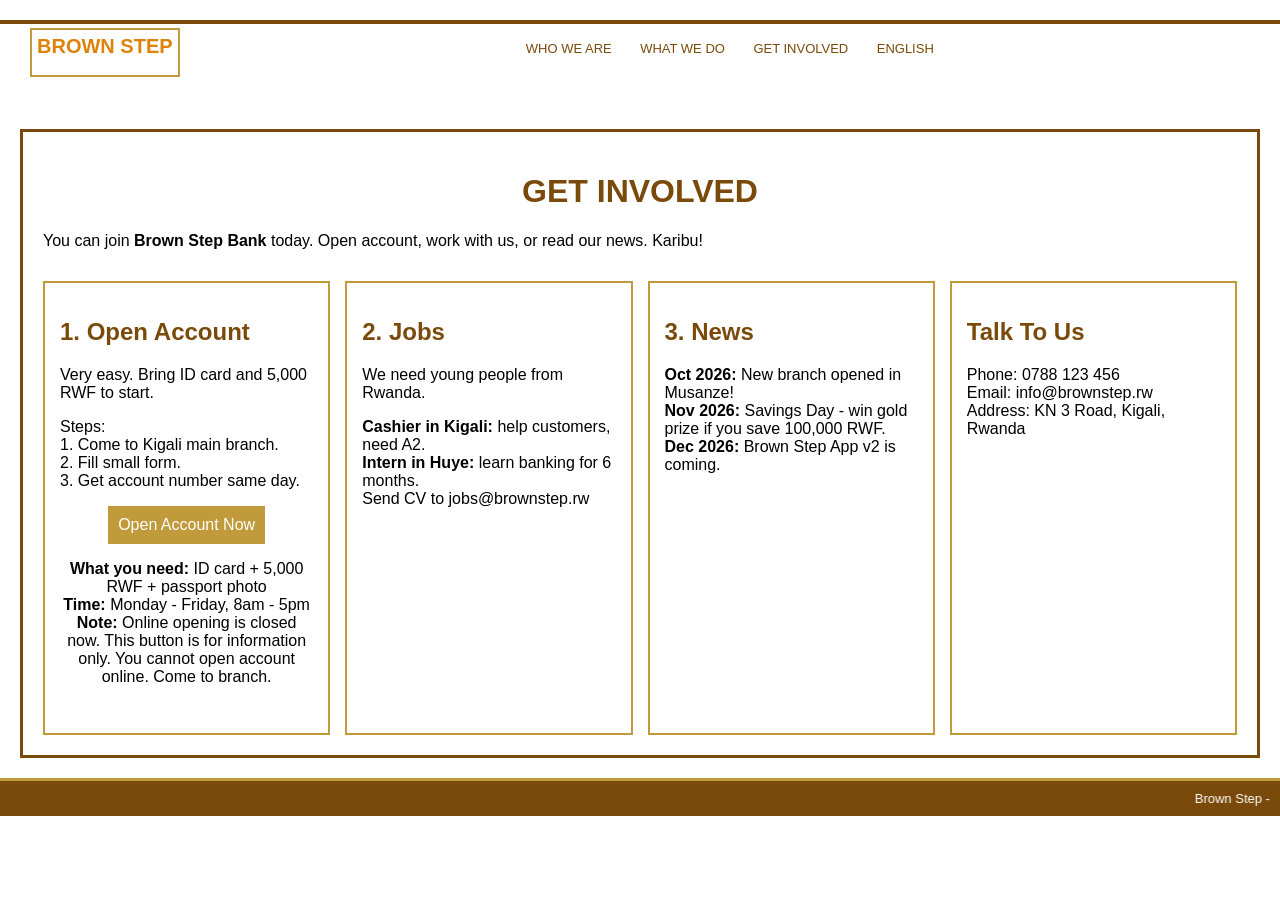
==== get-involved.html @ ad69cc10 "Initial commit" ====
<html>
<head>
<title>Brown Step - Get Involved</title>
<link rel="stylesheet" href="style.css">
</head>
<body>

<div class="top">
  <a href="index.html">
  <div class="logo">
    <b>BROWN STEP</b><br>
    <span class="small">National Bank of Rwanda</span>
    </div>
    </a>
  </div>

  <ul class="menu">
    <li><a href="who-we-are.html">WHO WE ARE</a>
      <ul class="drop">
        <li><a href="who-we-are.html">About Us</a></li>
        <li><a href="who-we-are.html#saving">Saving Rates</a></li>
        <li><a href="who-we-are.html#bonds">Bonds</a></li>
        <li><a href="who-we-are.html#help">How We Help</a></li>
      </ul>
    </li>
    <li><a href="what-we-do.html">WHAT WE DO</a>
      <ul class="drop">
        <li><a href="what-we-do.html#save">Save Money</a></li>
        <li><a href="what-we-do.html#loans">Give Loans</a></li>
        <li><a href="what-we-do.html#mobile">Mobile Banking</a></li>
      </ul>
    </li>
    <li><a href="get-involved.html">GET INVOLVED</a>
      <ul class="drop">
        <li><a href="get-involved.html#open">Open Account</a></li>
        <li><a href="get-involved.html#jobs">Jobs</a></li>
        <li><a href="get-involved.html#news">News</a></li>
      </ul>
    </li>
    <li><a href="#">ENGLISH</a>
      <ul class="drop">
        <li><a href="#">English</a></li>
        <li><a href="#">Kinyarwanda</a></li>
        <li><a href="#">French</a></li>
      </ul>
    </li>
  </ul>
  <br><br>
</div>

<div class="page">
  <h1>GET INVOLVED</h1>
  <p>You can join <b>Brown Step Bank</b> today. Open account, work with us, or read our news. Karibu!</p>
<div class="boxes">
  <div class="box">
    <h2 id="open">1. Open Account</h2>
    <p>Very easy. Bring ID card and 5,000 RWF to start.</p>
    <p>Steps:<br>
    1. Come to Kigali main branch.<br>
    2. Fill small form.<br>
    3. Get account number same day.</p>
    <p><center>
    <div class="acc">
      <a href="#open" class="button">Open Account Now</a>
      <div class="accinfo">
        <p><b>What you need:</b> ID card + 5,000 RWF + passport photo<br>
        <b>Time:</b> Monday - Friday, 8am - 5pm<br>
        <b>Note:</b> Online opening is closed now. This button is for information only. You cannot open account online. Come to branch.</p>
      </div>
    </div>
    </center></p>
  </div>

  <div class="box">
    <h2 id="jobs">2. Jobs</h2>
    <p>We need young people from Rwanda.</p>
    <p><b>Cashier in Kigali:</b> help customers, need A2.<br>
    <b>Intern in Huye:</b> learn banking for 6 months.<br>
    Send CV to jobs@brownstep.rw</p>
  </div>

  <div class="box">
    <h2 id="news">3. News</h2>
    <p><b>Oct 2026:</b> New branch opened in Musanze!<br>
    <b>Nov 2026:</b> Savings Day - win gold prize if you save 100,000 RWF.<br>
    <b>Dec 2026:</b> Brown Step App v2 is coming.</p>
  </div>

  <div class="box goldbox">
    <h2>Talk To Us</h2>
    <p>Phone: 0788 123 456<br>
    Email: info@brownstep.rw<br>
    Address: KN 3 Road, Kigali, Rwanda</p>
  </div>
</div>

</div>

<div class="footer">
  <marquee direction="left">Brown Step - National Bank of Rwanda - Kigali - copyright @ 2026 - Save with us, grow with us!</marquee>
</div>

</body>
</html>
---- style.css ----
body {
  margin: 0;
  font-family: Arial;
  background-color: white;
}
.top {
  padding: 10px;
  border-bottom: 4px solid #7A4A0A;
}
.logo {
  float: left;
  font-size: 20px;
  margin-left: 20px;
  color: #de820a;
  border: 2px solid #C19A3B;
  padding: 5px;
  background-color: white;
  position: relative;
  top: 18px;
}

.small {
  font-size: 11px;
  color:white;
}
.menu {
  text-align: center;
  margin-top: 15px;
  list-style: none;
  padding: 0;
}
.menu li {
  display: inline-block;
  position: relative;
}
.menu li a {
  color: #7A4A0A;
  font-size: 13px;
  margin: 12px;
  text-decoration: none;
}
.menu li a:hover {
  color: white;
  background-color: #7A4A0A;
}

.drop {
  display: none;
  position: absolute;
  background-color: white;
  border: 1px solid #7A4A0A;
  list-style: none;
  padding: 0;
  width: 140px;
}

.drop li {
  display: block;
  border-bottom: 1px solid #C19A3B;
}

.drop li a {
  display: block;
  color: #7A4A0A;
  padding: 8px;
  margin: 0;
}

.menu li:hover .drop {
  display: block;
}
.main {
  background-color: black;
  padding: 0;
  height: 600px;
  position: relative;
}

.bgvideo {
  position: fixed;
  top: 0;
  left: 0;
  width: 100%;
  height: 100%;
  object-fit: cover;

}

.home {
  background-color: black;
}

.home .top {
  background-color: transparent;
  border-bottom: none;
  position: relative;
}

.home .logo {
  background-color: transparent;
  border: 2px solid #C19A3B;
  color: white;
}

.home .menu li a {
  color: white;
}

.home .drop {
  background-color: #7A4A0A;
}

.home .drop li a {
  color: white;
}

.home .main {
  background-color: transparent;
  position: relative;
}

.acc {
  display: inline-block;
  position: relative;
}

.left {
  float:right;
  width: 60%;
  color:white;
  padding: 15px;
  margin-top: 40px;
  margin-left: 30px;
  position: relative;
}

.left h1 {
  font-size: 60px;
  margin-bottom: 10px;
  color: #ebac0b;
}

.left p {
  font-size: 16px;
  color: white;
}

.button {
  background-color:#C19A3B ;
  color: white;
  padding: 10px;
  text-decoration: none;
  transition-duration: 0s;
  border: none;
  text-align: center;
  display: inline-block;
  font-size: 16px;
  cursor: pointer;
}
.button:hover {
  background-color: black;
  color: white;
}

.footer {
  background-color: #7A4A0A;
  color: white;
  text-align: center;
  padding: 10px;
  font-size: 13px;
  border-top: 3px solid #C19A3B;
}

.page {
  background-color: white;
  padding: 20px;
  margin: 20px;
  border: 3px solid #7A4A0A;
}

.page h1 {
  color: #7A4A0A;
  text-align: center;
}

.box {
  background-color: white;
  border: 2px solid #C19A3B;
  padding: 15px;
  margin-top: 15px;
}

.boxes {
  display: flex;
  gap: 15px;
  flex-wrap: wrap;
}

.boxes .box {
  flex: 1;
  min-width: 200px;
}

.boxes .box:hover {
  background-color: #7A4A0A;
  border-color: #7A4A0A;
  transform: translateY(-5px);
}

.boxes .box:hover h2 {
  color: #FFD966;
}

.boxes .box:hover p {
  color: white;
}

@media (max-width: 700px) {
  .boxes {
    flex-direction: column;
  }
}

.box h2 {
  color: #7A4A0A;
}

.goldbox p {
  color: black;
}
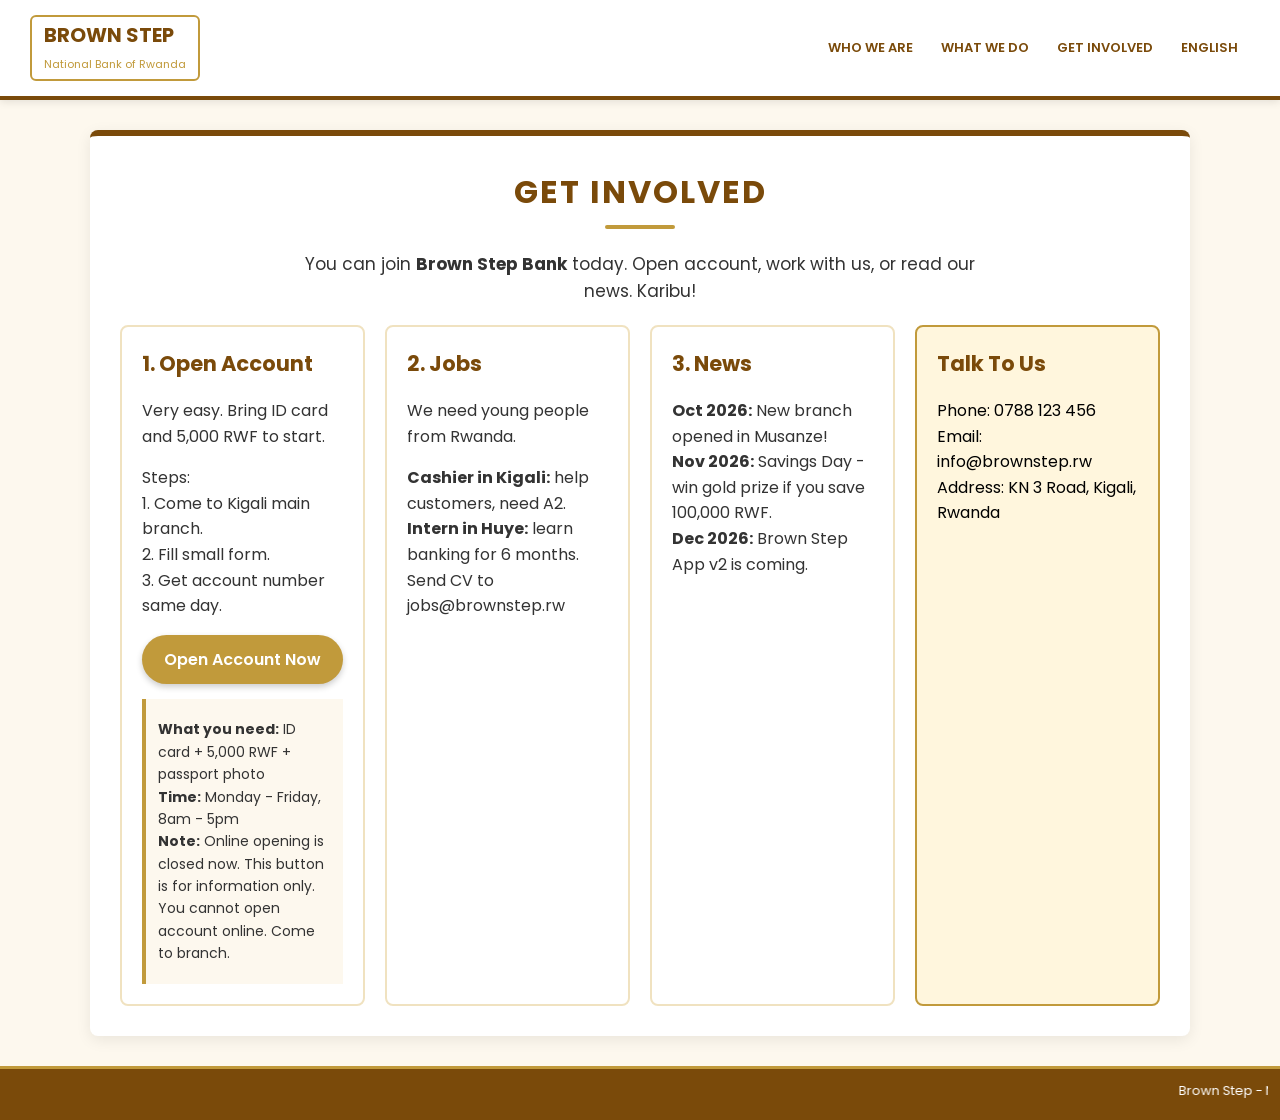
==== commit 3fbde842: "Improve site UI: fix header markup, mobile layout, nicer cards and hero - fix header div closing ear" ====
--- a/get-involved.html
+++ b/get-involved.html
@@ -1,5 +1,8 @@
-<html>
+<!DOCTYPE html>
+<html lang="en">
 <head>
+<meta charset="UTF-8">
+<meta name="viewport" content="width=device-width, initial-scale=1.0">
 <title>Brown Step - Get Involved</title>
 <link rel="stylesheet" href="style.css">
 </head>
@@ -7,12 +10,11 @@
 
 <div class="top">
   <a href="index.html">
-  <div class="logo">
-    <b>BROWN STEP</b><br>
-    <span class="small">National Bank of Rwanda</span>
+    <div class="logo">
+      <b>BROWN STEP</b><br>
+      <span class="small">National Bank of Rwanda</span>
     </div>
-    </a>
-  </div>
+  </a>
 
   <ul class="menu">
     <li><a href="who-we-are.html">WHO WE ARE</a>
@@ -45,12 +47,11 @@
       </ul>
     </li>
   </ul>
-  <br><br>
 </div>
 
 <div class="page">
   <h1>GET INVOLVED</h1>
-  <p>You can join <b>Brown Step Bank</b> today. Open account, work with us, or read our news. Karibu!</p>
+  <p class="intro">You can join <b>Brown Step Bank</b> today. Open account, work with us, or read our news. Karibu!</p>
 <div class="boxes">
   <div class="box">
     <h2 id="open">1. Open Account</h2>
@@ -59,16 +60,14 @@
     1. Come to Kigali main branch.<br>
     2. Fill small form.<br>
     3. Get account number same day.</p>
-    <p><center>
-    <div class="acc">
+    <div class="center">
       <a href="#open" class="button">Open Account Now</a>
-      <div class="accinfo">
-        <p><b>What you need:</b> ID card + 5,000 RWF + passport photo<br>
+    </div>
+    <div class="accinfo">
+      <p><b>What you need:</b> ID card + 5,000 RWF + passport photo<br>
         <b>Time:</b> Monday - Friday, 8am - 5pm<br>
         <b>Note:</b> Online opening is closed now. This button is for information only. You cannot open account online. Come to branch.</p>
-      </div>
     </div>
-    </center></p>
   </div>
 
   <div class="box">
@@ -87,7 +86,7 @@
   </div>
 
   <div class="box goldbox">
-    <h2>Talk To Us</h2>
+    <h2 id="contact">Talk To Us</h2>
     <p>Phone: 0788 123 456<br>
     Email: info@brownstep.rw<br>
     Address: KN 3 Road, Kigali, Rwanda</p>
--- a/style.css
+++ b/style.css
@@ -1,79 +1,127 @@
+/* =========================
+   BROWN STEP BANK - style.css
+   my colors:
+   brown = #7A4A0A
+   gold  = #C19A3B
+   light gold = #ebac0b
+   cream = #fdf8ee
+   ========================= */
+
+@import url('https://fonts.googleapis.com/css2?family=Poppins:wght@400;600;700&display=swap');
+
+* {
+  box-sizing: border-box;
+}
+
 body {
   margin: 0;
-  font-family: Arial;
+  font-family: 'Poppins', Arial, sans-serif;
+  background-color: #fdf8ee;
+  color: #333;
+  line-height: 1.6;
+}
+
+/* ---------- HEADER ---------- */
+
+.top {
+  display: flex;
+  align-items: center;
+  justify-content: space-between;
+  flex-wrap: wrap;
+  padding: 15px 30px;
   background-color: white;
-}
-.top {
-  padding: 10px;
   border-bottom: 4px solid #7A4A0A;
-}
+  box-shadow: 0 2px 8px rgba(0, 0, 0, 0.1);
+}
+
+.top a {
+  text-decoration: none;
+}
+
 .logo {
-  float: left;
   font-size: 20px;
-  margin-left: 20px;
-  color: #de820a;
+  color: #7A4A0A;
   border: 2px solid #C19A3B;
-  padding: 5px;
-  background-color: white;
-  position: relative;
-  top: 18px;
+  border-radius: 6px;
+  padding: 5px 12px;
+  line-height: 1.3;
 }
 
 .small {
   font-size: 11px;
-  color:white;
-}
+  color: #C19A3B;
+}
+
 .menu {
-  text-align: center;
-  margin-top: 15px;
   list-style: none;
   padding: 0;
-}
+  margin: 0;
+  text-align: center;
+}
+
 .menu li {
   display: inline-block;
   position: relative;
 }
+
 .menu li a {
+  display: inline-block;
   color: #7A4A0A;
   font-size: 13px;
-  margin: 12px;
+  font-weight: 600;
+  padding: 8px 12px;
+  border-radius: 4px;
   text-decoration: none;
-}
+  transition: 0.2s;
+}
+
 .menu li a:hover {
   color: white;
   background-color: #7A4A0A;
 }
 
+/* dropdown menus */
 .drop {
   display: none;
   position: absolute;
+  left: 0;
+  top: 100%;
+  z-index: 10;
   background-color: white;
-  border: 1px solid #7A4A0A;
+  border: 1px solid #C19A3B;
+  border-radius: 4px;
+  box-shadow: 0 4px 10px rgba(0, 0, 0, 0.15);
   list-style: none;
   padding: 0;
-  width: 140px;
+  margin: 0;
+  width: 160px;
+  text-align: left;
 }
 
 .drop li {
   display: block;
-  border-bottom: 1px solid #C19A3B;
+  border-bottom: 1px solid #f0e2c0;
+}
+
+.drop li:last-child {
+  border-bottom: none;
 }
 
 .drop li a {
   display: block;
-  color: #7A4A0A;
-  padding: 8px;
-  margin: 0;
+  padding: 8px 12px;
+  border-radius: 0;
+  font-weight: 400;
 }
 
 .menu li:hover .drop {
   display: block;
 }
-.main {
+
+/* ---------- HOME PAGE ---------- */
+
+.home {
   background-color: black;
-  padding: 0;
-  height: 600px;
-  position: relative;
 }
 
 .bgvideo {
@@ -83,148 +131,259 @@
   width: 100%;
   height: 100%;
   object-fit: cover;
-
-}
-
-.home {
-  background-color: black;
+  z-index: -2;
+}
+
+/* dark layer so the text is easier to read on the video */
+.overlay {
+  position: fixed;
+  top: 0;
+  left: 0;
+  width: 100%;
+  height: 100%;
+  background: linear-gradient(to right, rgba(0, 0, 0, 0.2), rgba(0, 0, 0, 0.75));
+  z-index: -1;
 }
 
 .home .top {
   background-color: transparent;
-  border-bottom: none;
-  position: relative;
+  border-bottom: 1px solid rgba(193, 154, 59, 0.5);
+  box-shadow: none;
 }
 
 .home .logo {
-  background-color: transparent;
-  border: 2px solid #C19A3B;
   color: white;
 }
 
 .home .menu li a {
   color: white;
+}
+
+.home .menu li a:hover {
+  background-color: #C19A3B;
 }
 
 .home .drop {
   background-color: #7A4A0A;
-}
-
-.home .drop li a {
-  color: white;
-}
-
-.home .main {
-  background-color: transparent;
-  position: relative;
-}
-
-.acc {
-  display: inline-block;
-  position: relative;
+  border-color: #C19A3B;
+}
+
+.home .drop li {
+  border-bottom: 1px solid #9a6420;
+}
+
+.main {
+  min-height: 80vh;
+  display: flex;
+  align-items: center;
+  justify-content: flex-end;
+  padding: 40px 30px;
 }
 
 .left {
-  float:right;
-  width: 60%;
-  color:white;
-  padding: 15px;
-  margin-top: 40px;
-  margin-left: 30px;
-  position: relative;
+  max-width: 600px;
+  color: white;
+  animation: fadeup 1s ease;
 }
 
 .left h1 {
   font-size: 60px;
-  margin-bottom: 10px;
+  line-height: 1.1;
+  margin: 0 0 15px 0;
   color: #ebac0b;
+  text-shadow: 2px 2px 6px rgba(0, 0, 0, 0.5);
 }
 
 .left p {
-  font-size: 16px;
-  color: white;
-}
+  font-size: 17px;
+  color: white;
+}
+
+/* the numbers on home page */
+.stats {
+  display: flex;
+  gap: 15px;
+  margin: 25px 0;
+  flex-wrap: wrap;
+}
+
+.stat {
+  border-left: 4px solid #C19A3B;
+  background-color: rgba(0, 0, 0, 0.4);
+  padding: 10px 18px;
+  border-radius: 4px;
+}
+
+.stat b {
+  display: block;
+  font-size: 26px;
+  color: #ebac0b;
+}
+
+.stat span {
+  font-size: 12px;
+  letter-spacing: 1px;
+}
+
+@keyframes fadeup {
+  from {
+    opacity: 0;
+    transform: translateY(30px);
+  }
+  to {
+    opacity: 1;
+    transform: translateY(0);
+  }
+}
+
+/* ---------- BUTTON ---------- */
 
 .button {
-  background-color:#C19A3B ;
-  color: white;
-  padding: 10px;
+  background-color: #C19A3B;
+  color: white;
+  padding: 12px 22px;
   text-decoration: none;
-  transition-duration: 0s;
   border: none;
+  border-radius: 30px;
   text-align: center;
   display: inline-block;
   font-size: 16px;
+  font-weight: 600;
   cursor: pointer;
-}
+  transition: 0.3s;
+  box-shadow: 0 3px 6px rgba(0, 0, 0, 0.2);
+}
+
 .button:hover {
-  background-color: black;
-  color: white;
-}
+  background-color: #7A4A0A;
+  color: white;
+  transform: scale(1.05);
+}
+
+.center {
+  text-align: center;
+}
+
+/* ---------- OTHER PAGES ---------- */
+
+.page {
+  max-width: 1100px;
+  background-color: white;
+  padding: 30px;
+  margin: 30px auto;
+  border-top: 6px solid #7A4A0A;
+  border-radius: 8px;
+  box-shadow: 0 4px 15px rgba(0, 0, 0, 0.08);
+}
+
+.page h1 {
+  color: #7A4A0A;
+  text-align: center;
+  margin-top: 0;
+  letter-spacing: 2px;
+}
+
+/* little gold line under the title */
+.page h1:after {
+  content: "";
+  display: block;
+  width: 70px;
+  height: 4px;
+  background-color: #C19A3B;
+  margin: 8px auto 0 auto;
+  border-radius: 2px;
+}
+
+.intro {
+  text-align: center;
+  max-width: 700px;
+  margin: 0 auto 20px auto;
+  font-size: 17px;
+}
+
+.boxes {
+  display: grid;
+  grid-template-columns: repeat(auto-fit, minmax(240px, 1fr));
+  gap: 20px;
+}
+
+.box {
+  background-color: white;
+  border: 2px solid #f0e2c0;
+  border-radius: 8px;
+  padding: 20px;
+  transition: 0.3s;
+}
+
+.box h2 {
+  color: #7A4A0A;
+  margin-top: 0;
+  font-size: 21px;
+  scroll-margin-top: 20px;
+}
+
+.boxes .box:hover {
+  border-color: #C19A3B;
+  transform: translateY(-5px);
+  box-shadow: 0 8px 18px rgba(122, 74, 10, 0.2);
+}
+
+/* the special gold box at the end */
+.goldbox {
+  background-color: #fff6dd;
+  border-color: #C19A3B;
+}
+
+.goldbox p {
+  color: black;
+}
+
+/* extra info under open account button */
+.accinfo {
+  margin-top: 15px;
+  background-color: #fdf8ee;
+  border-left: 4px solid #C19A3B;
+  padding: 5px 12px;
+  font-size: 14px;
+  text-align: left;
+}
+
+/* ---------- FOOTER ---------- */
 
 .footer {
   background-color: #7A4A0A;
   color: white;
   text-align: center;
-  padding: 10px;
+  padding: 12px;
   font-size: 13px;
   border-top: 3px solid #C19A3B;
 }
 
-.page {
-  background-color: white;
-  padding: 20px;
-  margin: 20px;
-  border: 3px solid #7A4A0A;
-}
-
-.page h1 {
-  color: #7A4A0A;
-  text-align: center;
-}
-
-.box {
-  background-color: white;
-  border: 2px solid #C19A3B;
-  padding: 15px;
-  margin-top: 15px;
-}
-
-.boxes {
-  display: flex;
-  gap: 15px;
-  flex-wrap: wrap;
-}
-
-.boxes .box {
-  flex: 1;
-  min-width: 200px;
-}
-
-.boxes .box:hover {
-  background-color: #7A4A0A;
-  border-color: #7A4A0A;
-  transform: translateY(-5px);
-}
-
-.boxes .box:hover h2 {
-  color: #FFD966;
-}
-
-.boxes .box:hover p {
-  color: white;
-}
+/* ---------- PHONE ---------- */
 
 @media (max-width: 700px) {
-  .boxes {
+  .top {
     flex-direction: column;
-  }
-}
-
-.box h2 {
-  color: #7A4A0A;
-}
-
-.goldbox p {
-  color: black;
-}
+    gap: 10px;
+    padding: 15px;
+  }
+
+  .menu li a {
+    padding: 6px 8px;
+    font-size: 12px;
+  }
+
+  .main {
+    justify-content: center;
+    padding: 30px 16px;
+  }
+
+  .left h1 {
+    font-size: 40px;
+  }
+
+  .page {
+    margin: 15px;
+    padding: 20px;
+  }
+}
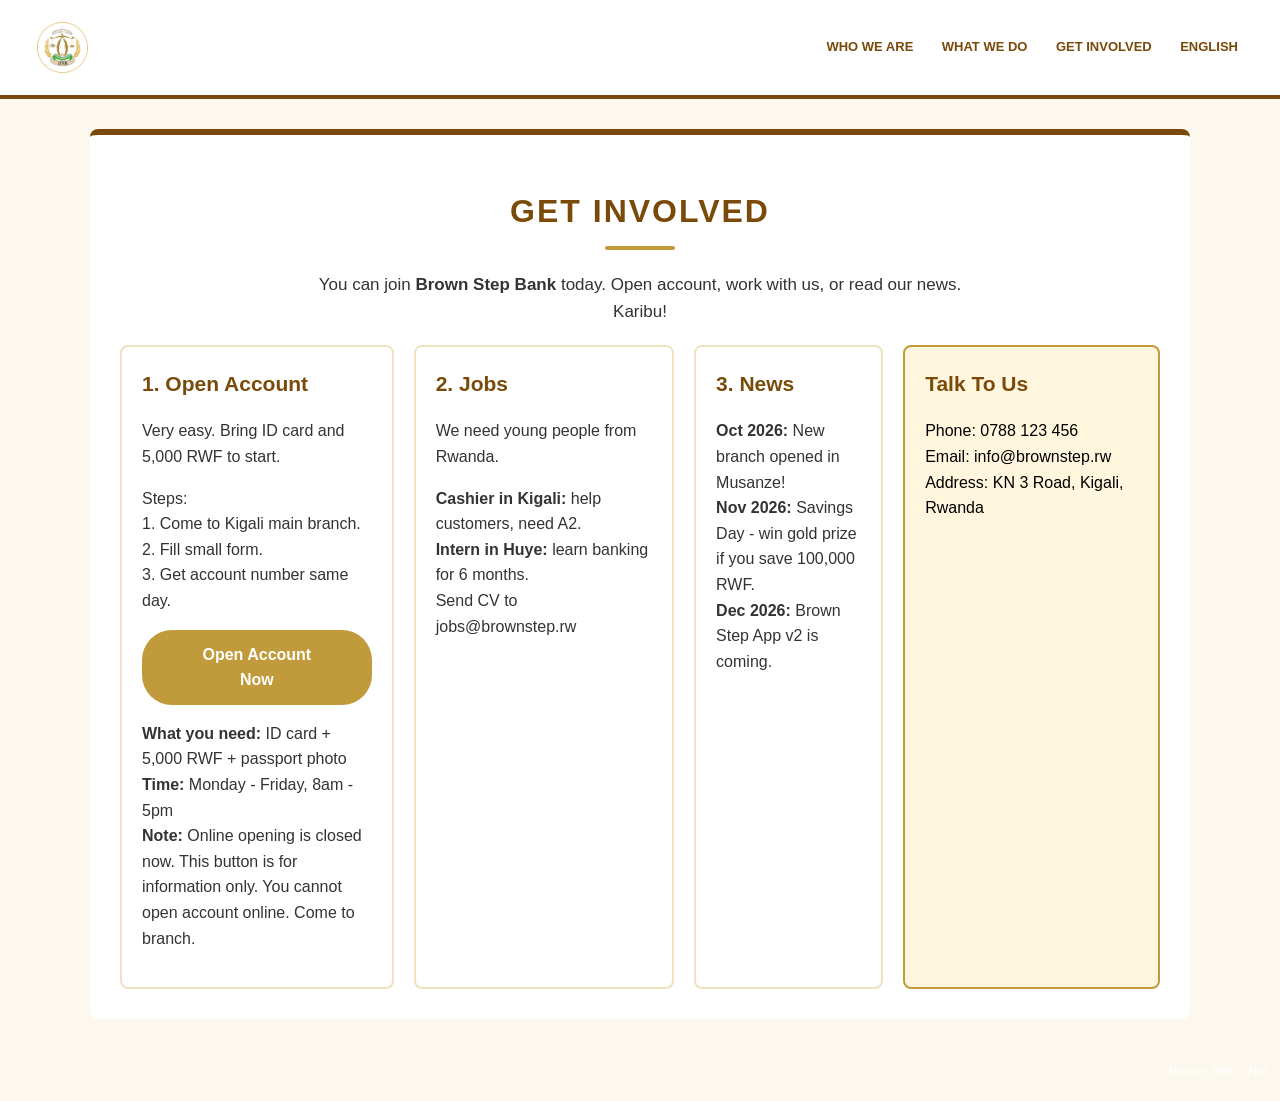
==== commit e41d8ca8: "Update site with bonds content and National Bank of Rwanda logo - swap the text logo for the BNR log" ====
--- a/get-involved.html
+++ b/get-involved.html
@@ -10,12 +10,8 @@
 
 <div class="top">
   <a href="index.html">
-    <div class="logo">
-      <b>BROWN STEP</b><br>
-      <span class="small">National Bank of Rwanda</span>
-    </div>
+   <img src="bnr-logo.7633d18322b2e9a1c715.webp" alt="National Bank of Rwanda Logo " class="Logo">
   </a>
-
   <ul class="menu">
     <li><a href="who-we-are.html">WHO WE ARE</a>
       <ul class="drop">
--- a/style.css
+++ b/style.css
@@ -1,16 +1,6 @@
-/* =========================
-   BROWN STEP BANK - style.css
-   my colors:
-   brown = #7A4A0A
-   gold  = #C19A3B
-   light gold = #ebac0b
-   cream = #fdf8ee
-   ========================= */
-
-@import url('https://fonts.googleapis.com/css2?family=Poppins:wght@400;600;700&display=swap');
 
 * {
-  box-sizing: border-box;
+box-sizing: border-box;
 }
 
 body {
@@ -20,50 +10,41 @@
   color: #333;
   line-height: 1.6;
 }
-
-/* ---------- HEADER ---------- */
-
 .top {
   display: flex;
-  align-items: center;
-  justify-content: space-between;
+  justify-content: space-between ;
   flex-wrap: wrap;
   padding: 15px 30px;
   background-color: white;
   border-bottom: 4px solid #7A4A0A;
-  box-shadow: 0 2px 8px rgba(0, 0, 0, 0.1);
-}
-
+  align-items: center;
+
+}
 .top a {
   text-decoration: none;
 }
 
-.logo {
-  font-size: 20px;
-  color: #7A4A0A;
-  border: 2px solid #C19A3B;
-  border-radius: 6px;
-  padding: 5px 12px;
-  line-height: 1.3;
-}
-
+.Logo {
+   height: 65px;
+  width: auto;
+  display: block;
+  
+}
 .small {
   font-size: 11px;
   color: #C19A3B;
 }
-
 .menu {
   list-style: none;
   padding: 0;
   margin: 0;
   text-align: center;
-}
-
+
+}
 .menu li {
   display: inline-block;
   position: relative;
 }
-
 .menu li a {
   display: inline-block;
   color: #7A4A0A;
@@ -80,17 +61,14 @@
   background-color: #7A4A0A;
 }
 
-/* dropdown menus */
 .drop {
   display: none;
   position: absolute;
   left: 0;
   top: 100%;
-  z-index: 10;
   background-color: white;
   border: 1px solid #C19A3B;
   border-radius: 4px;
-  box-shadow: 0 4px 10px rgba(0, 0, 0, 0.15);
   list-style: none;
   padding: 0;
   margin: 0;
@@ -118,7 +96,6 @@
   display: block;
 }
 
-/* ---------- HOME PAGE ---------- */
 
 .home {
   background-color: black;
@@ -134,25 +111,11 @@
   z-index: -2;
 }
 
-/* dark layer so the text is easier to read on the video */
-.overlay {
-  position: fixed;
-  top: 0;
-  left: 0;
-  width: 100%;
-  height: 100%;
-  background: linear-gradient(to right, rgba(0, 0, 0, 0.2), rgba(0, 0, 0, 0.75));
-  z-index: -1;
-}
 
 .home .top {
   background-color: transparent;
-  border-bottom: 1px solid rgba(193, 154, 59, 0.5);
+  border-bottom: 0px solid rgba(193, 154, 59, 0.5);
   box-shadow: none;
-}
-
-.home .logo {
-  color: white;
 }
 
 .home .menu li a {
@@ -172,12 +135,45 @@
   border-bottom: 1px solid #9a6420;
 }
 
+.buttn {
+  display: flex;
+  align-items: stretch;
+}
+
+.btnrow {
+  width: 50%;
+  display:flex;
+  align-items: center;
+  justify-content: center;
+}
+
+.button {
+  background-color: #C19A3B;
+  color: white;
+  padding: 12px 45px;
+  text-decoration: none;
+  border: none;
+  border-radius: 30px;
+  text-align: center;
+  display: inline-flex;
+  font-size: 16px;
+  font-weight: 600;
+  cursor: pointer;
+  transition: 0.3s;
+}
+.button:hover {
+  background-color: #7A4A0A;
+  color: white;
+  transform: scale(1.05);
+}
 .main {
   min-height: 80vh;
   display: flex;
   align-items: center;
   justify-content: flex-end;
   padding: 40px 30px;
+  width: 50%;
+  box-shadow: 10px 10px transparent;
 }
 
 .left {
@@ -199,7 +195,6 @@
   color: white;
 }
 
-/* the numbers on home page */
 .stats {
   display: flex;
   gap: 15px;
@@ -221,7 +216,7 @@
 }
 
 .stat span {
-  font-size: 12px;
+  font-size: 10px;
   letter-spacing: 1px;
 }
 
@@ -235,37 +230,6 @@
     transform: translateY(0);
   }
 }
-
-/* ---------- BUTTON ---------- */
-
-.button {
-  background-color: #C19A3B;
-  color: white;
-  padding: 12px 22px;
-  text-decoration: none;
-  border: none;
-  border-radius: 30px;
-  text-align: center;
-  display: inline-block;
-  font-size: 16px;
-  font-weight: 600;
-  cursor: pointer;
-  transition: 0.3s;
-  box-shadow: 0 3px 6px rgba(0, 0, 0, 0.2);
-}
-
-.button:hover {
-  background-color: #7A4A0A;
-  color: white;
-  transform: scale(1.05);
-}
-
-.center {
-  text-align: center;
-}
-
-/* ---------- OTHER PAGES ---------- */
-
 .page {
   max-width: 1100px;
   background-color: white;
@@ -273,18 +237,15 @@
   margin: 30px auto;
   border-top: 6px solid #7A4A0A;
   border-radius: 8px;
-  box-shadow: 0 4px 15px rgba(0, 0, 0, 0.08);
 }
 
 .page h1 {
   color: #7A4A0A;
   text-align: center;
-  margin-top: 0;
   letter-spacing: 2px;
 }
 
-/* little gold line under the title */
-.page h1:after {
+.page h1:after { 
   content: "";
   display: block;
   width: 70px;
@@ -303,8 +264,8 @@
 
 .boxes {
   display: grid;
-  grid-template-columns: repeat(auto-fit, minmax(240px, 1fr));
-  gap: 20px;
+  grid-template-columns: auto auto auto auto;
+  gap: 20px;  
 }
 
 .box {
@@ -321,14 +282,13 @@
   font-size: 21px;
   scroll-margin-top: 20px;
 }
-
 .boxes .box:hover {
   border-color: #C19A3B;
   transform: translateY(-5px);
-  box-shadow: 0 8px 18px rgba(122, 74, 10, 0.2);
-}
-
-/* the special gold box at the end */
+  box-shadow: none;
+
+}
+
 .goldbox {
   background-color: #fff6dd;
   border-color: #C19A3B;
@@ -337,53 +297,11 @@
 .goldbox p {
   color: black;
 }
-
-/* extra info under open account button */
-.accinfo {
-  margin-top: 15px;
-  background-color: #fdf8ee;
-  border-left: 4px solid #C19A3B;
-  padding: 5px 12px;
-  font-size: 14px;
-  text-align: left;
-}
-
-/* ---------- FOOTER ---------- */
-
 .footer {
-  background-color: #7A4A0A;
+  background-color:transparent;
   color: white;
   text-align: center;
   padding: 12px;
   font-size: 13px;
-  border-top: 3px solid #C19A3B;
-}
-
-/* ---------- PHONE ---------- */
-
-@media (max-width: 700px) {
-  .top {
-    flex-direction: column;
-    gap: 10px;
-    padding: 15px;
-  }
-
-  .menu li a {
-    padding: 6px 8px;
-    font-size: 12px;
-  }
-
-  .main {
-    justify-content: center;
-    padding: 30px 16px;
-  }
-
-  .left h1 {
-    font-size: 40px;
-  }
-
-  .page {
-    margin: 15px;
-    padding: 20px;
-  }
-}
+  border-top: 0px solid #C19A3B;
+}
